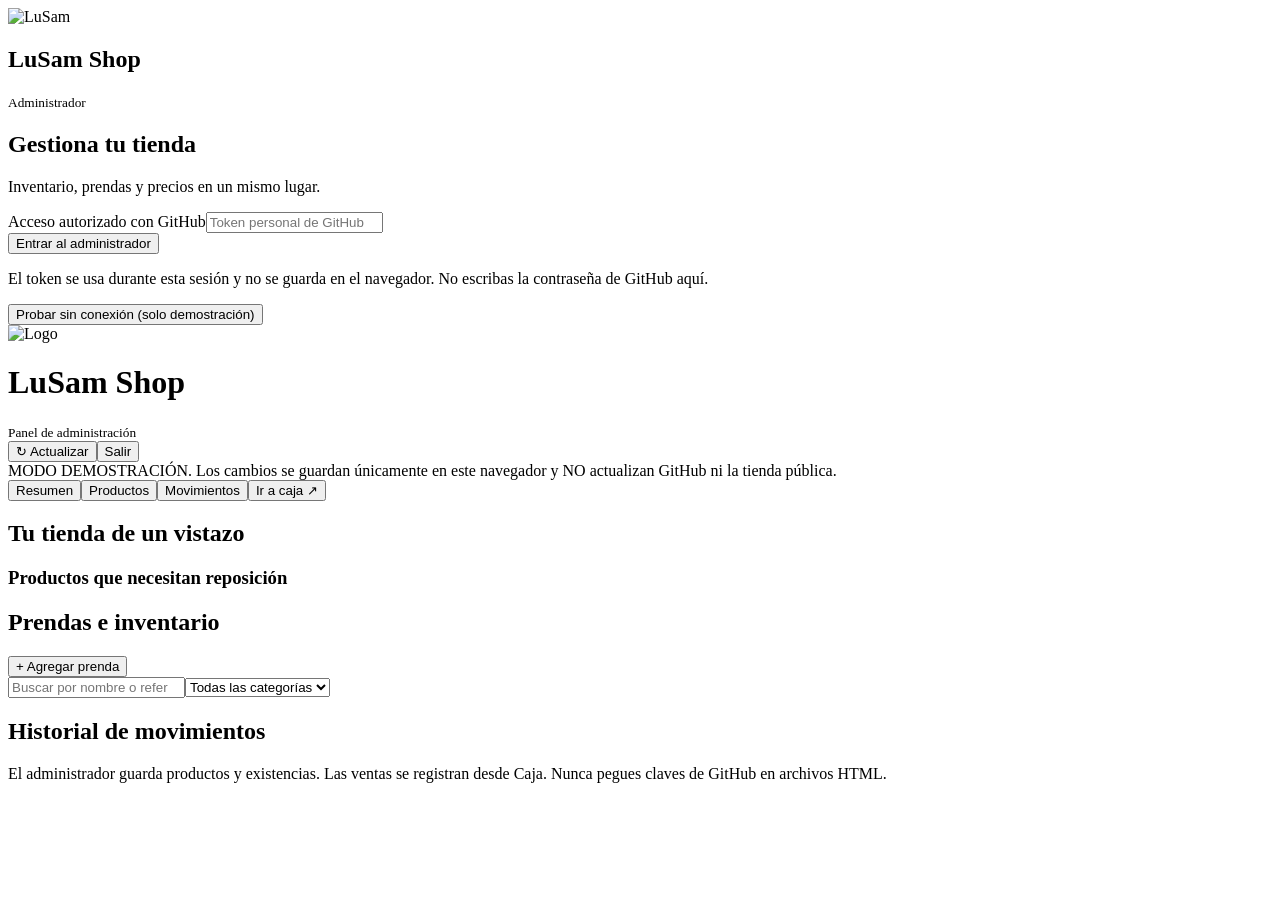
==== admin/index.html @ 7de8da89 "Instalar admin/index.html de LuSam Shop" ====
<!doctype html><html lang="es"><head><meta charset="utf-8"><meta name="viewport" content="width=device-width,initial-scale=1"><meta name="theme-color" content="#cd958b"><title>LuSam Shop · Administrador</title><link rel="stylesheet" href="../assets/sistema.css"></head><body>
<div id="login-view" class="login-wrap"><section class="panel login"><div class="brand"><img src="../assets/logo.png" alt="LuSam"><div><h1>LuSam Shop</h1><small>Administrador</small></div></div><h2>Gestiona tu tienda</h2><p>Inventario, prendas y precios en un mismo lugar.</p><form id="login-form"><div class="field"><label for="auth">Acceso autorizado con GitHub</label><input type="password" id="auth" placeholder="Token personal de GitHub" autocomplete="off" required></div><button class="primary full" type="submit">Entrar al administrador</button></form><p class="authhelp">El token se usa durante esta sesión y no se guarda en el navegador. No escribas la contraseña de GitHub aquí.</p><button id="demo-button" class="ghost full" type="button">Probar sin conexión (solo demostración)</button><div id="login-message" role="status"></div></section></div>
<main id="app-view" class="page hidden"><div class="topbar"><div class="brand"><img src="../assets/logo.png" alt="Logo"><div><h1>LuSam Shop</h1><small>Panel de administración</small></div></div><div class="top-actions"><button id="refresh" class="ghost small">↻ Actualizar</button><button id="logout" class="ghost small">Salir</button></div></div><div id="demo-alert" class="banner hidden">MODO DEMOSTRACIÓN. Los cambios se guardan únicamente en este navegador y NO actualizan GitHub ni la tienda pública.</div><div id="sync-message" role="status" class="hidden"></div><nav class="nav" aria-label="Secciones"><button class="selected" data-tab="resumen">Resumen</button><button data-tab="productos">Productos</button><button data-tab="movimientos">Movimientos</button><button id="goto-caja">Ir a caja ↗</button></nav><section id="resumen"><div class="toolbar"><h2>Tu tienda de un vistazo</h2><span class="pill" id="updated"></span></div><div class="grid" id="stats"></div><section class="panel" style="margin-top:16px"><h3>Productos que necesitan reposición</h3><div id="low-stock"></div></section></section><section id="productos" class="hidden"><div class="toolbar"><h2>Prendas e inventario</h2><div class="btnrow"><button id="new-product" class="pink">+ Agregar prenda</button></div></div><div class="toolbar"><input id="search" type="search" placeholder="Buscar por nombre o referencia"><select id="filter" style="max-width:190px"><option value="Todas">Todas las categorías</option></select></div><div id="product-list" class="product-grid"></div></section><section id="movimientos" class="hidden"><div class="toolbar"><h2>Historial de movimientos</h2></div><div class="panel"><div id="movement-list" class="tablewrap"></div></div></section><p class="help" style="margin-top:20px">El administrador guarda productos y existencias. Las ventas se registran desde Caja. Nunca pegues claves de GitHub en archivos HTML.</p></main>
<dialog id="editor" class="formpanel"><div class="dialog-head"><h2 id="editor-title">Editar prenda</h2><button type="button" id="close-editor" class="ghost" aria-label="Cerrar">✕</button></div><form id="product-form"><div class="dialog-body"><div class="two"><div class="field"><label>Referencia / código</label><input id="sku" placeholder="LUS-013" required maxlength="45"></div><div class="field"><label>Nombre de la prenda</label><input id="name" placeholder="Vestido Aurora" required maxlength="120"></div></div><div class="three"><div class="field"><label>Categoría</label><select id="category"><option>Vestidos</option><option>Blusas</option><option>Conjuntos</option><option>Pantalones</option><option>Faldas</option><option>Chaquetas</option><option>Accesorios</option><option>Calzado</option><option>Otros</option></select></div><div class="field"><label>Precio ($)</label><input id="price" type="number" min="0" step="100" required></div><div class="field"><label>Precio anterior ($)</label><input id="old" type="number" min="0" step="100"></div></div><div class="two"><div class="field"><label>Color / variante</label><input id="color-name" placeholder="Rosa claro"></div><div class="field"><label>Etiqueta</label><input id="tag" placeholder="Nuevo, oferta..."></div></div><div class="field"><label>Foto por URL pública (https://)</label><input type="url" id="photo" placeholder="https://..." autocomplete="off"></div><div class="two"><div class="field"><label>O subir fotografía desde tu celular</label><input type="file" id="file" accept="image/*"><span class="help">La foto se publicará en el repositorio web. En demo no se suben imágenes.</span></div><div><img id="photo-preview" class="preview hidden" alt="Vista previa de la foto"></div></div><div class="field"><label>Descripción</label><textarea id="description" placeholder="Detalles de esta prenda..."></textarea></div><div class="formgroup"><h4>Existencias por talla</h4><div id="stock-fields" class="three"></div><p class="help">Cada color con inventario independiente debe tener su propia referencia.</p></div><div class="btnrow"><label class="checkline"><input id="active" type="checkbox" checked> Visible en la tienda</label><label class="checkline"><input id="featured" type="checkbox"> Destacado</label></div><div id="editor-message" role="status"></div></div><div class="dialog-foot"><button type="button" id="cancel-editor" class="ghost">Cancelar</button><button id="save-product" type="submit" class="primary">Guardar producto</button></div></form></dialog>
<script type="module" src="./admin.js"></script></body></html>
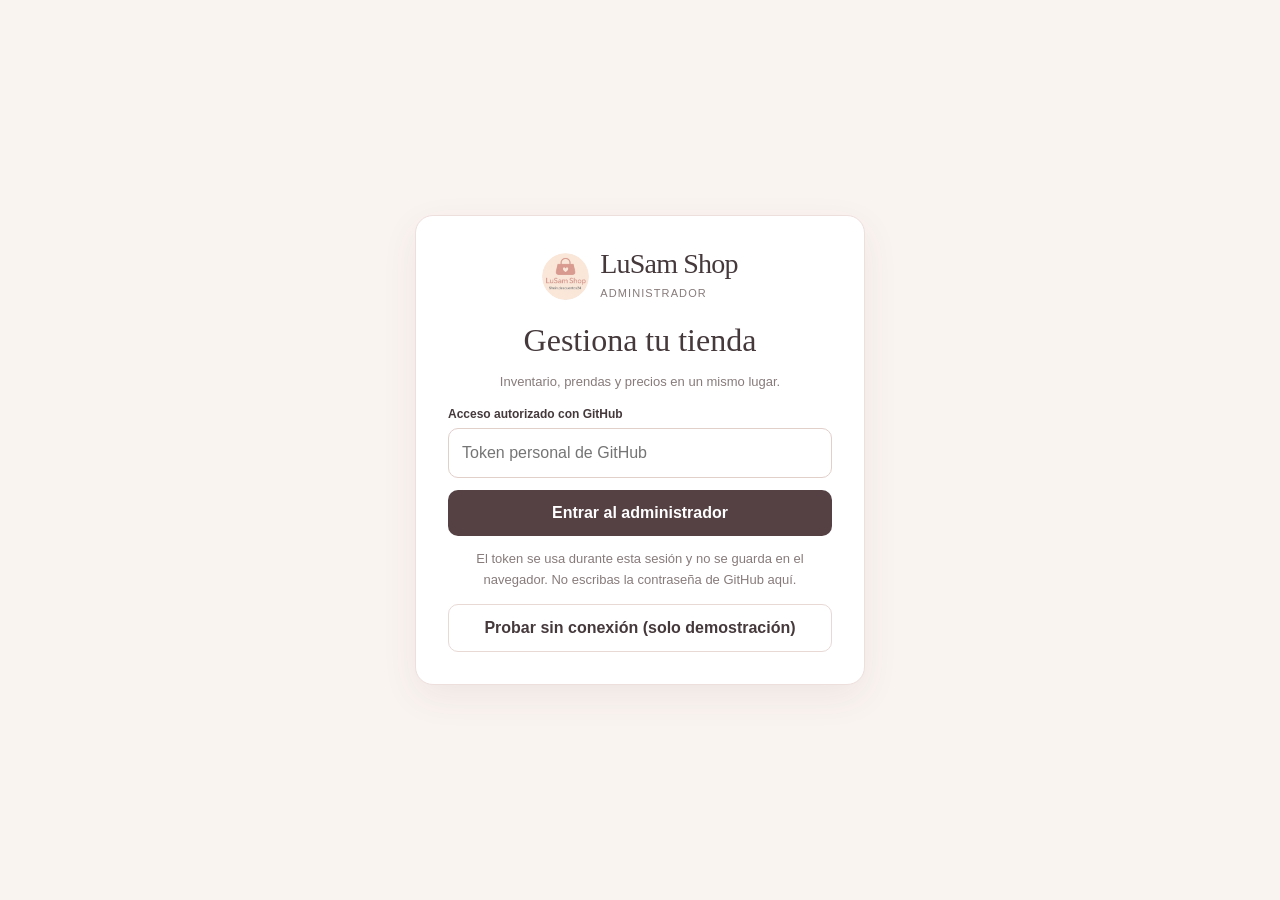
==== commit d7fad7ba: "Agregar pestaña de ganancias y diezmo, filtros y costo en administrador LuSam" ====
--- a/admin/index.html
+++ b/admin/index.html
@@ -1,5 +1,15 @@
 <!doctype html><html lang="es"><head><meta charset="utf-8"><meta name="viewport" content="width=device-width,initial-scale=1"><meta name="theme-color" content="#cd958b"><title>LuSam Shop · Administrador</title><link rel="stylesheet" href="../assets/sistema.css"></head><body>
 <div id="login-view" class="login-wrap"><section class="panel login"><div class="brand"><img src="../assets/logo.png" alt="LuSam"><div><h1>LuSam Shop</h1><small>Administrador</small></div></div><h2>Gestiona tu tienda</h2><p>Inventario, prendas y precios en un mismo lugar.</p><form id="login-form"><div class="field"><label for="auth">Acceso autorizado con GitHub</label><input type="password" id="auth" placeholder="Token personal de GitHub" autocomplete="off" required></div><button class="primary full" type="submit">Entrar al administrador</button></form><p class="authhelp">El token se usa durante esta sesión y no se guarda en el navegador. No escribas la contraseña de GitHub aquí.</p><button id="demo-button" class="ghost full" type="button">Probar sin conexión (solo demostración)</button><div id="login-message" role="status"></div></section></div>
-<main id="app-view" class="page hidden"><div class="topbar"><div class="brand"><img src="../assets/logo.png" alt="Logo"><div><h1>LuSam Shop</h1><small>Panel de administración</small></div></div><div class="top-actions"><button id="refresh" class="ghost small">↻ Actualizar</button><button id="logout" class="ghost small">Salir</button></div></div><div id="demo-alert" class="banner hidden">MODO DEMOSTRACIÓN. Los cambios se guardan únicamente en este navegador y NO actualizan GitHub ni la tienda pública.</div><div id="sync-message" role="status" class="hidden"></div><nav class="nav" aria-label="Secciones"><button class="selected" data-tab="resumen">Resumen</button><button data-tab="productos">Productos</button><button data-tab="movimientos">Movimientos</button><button id="goto-caja">Ir a caja ↗</button></nav><section id="resumen"><div class="toolbar"><h2>Tu tienda de un vistazo</h2><span class="pill" id="updated"></span></div><div class="grid" id="stats"></div><section class="panel" style="margin-top:16px"><h3>Productos que necesitan reposición</h3><div id="low-stock"></div></section></section><section id="productos" class="hidden"><div class="toolbar"><h2>Prendas e inventario</h2><div class="btnrow"><button id="new-product" class="pink">+ Agregar prenda</button></div></div><div class="toolbar"><input id="search" type="search" placeholder="Buscar por nombre o referencia"><select id="filter" style="max-width:190px"><option value="Todas">Todas las categorías</option></select></div><div id="product-list" class="product-grid"></div></section><section id="movimientos" class="hidden"><div class="toolbar"><h2>Historial de movimientos</h2></div><div class="panel"><div id="movement-list" class="tablewrap"></div></div></section><p class="help" style="margin-top:20px">El administrador guarda productos y existencias. Las ventas se registran desde Caja. Nunca pegues claves de GitHub en archivos HTML.</p></main>
-<dialog id="editor" class="formpanel"><div class="dialog-head"><h2 id="editor-title">Editar prenda</h2><button type="button" id="close-editor" class="ghost" aria-label="Cerrar">✕</button></div><form id="product-form"><div class="dialog-body"><div class="two"><div class="field"><label>Referencia / código</label><input id="sku" placeholder="LUS-013" required maxlength="45"></div><div class="field"><label>Nombre de la prenda</label><input id="name" placeholder="Vestido Aurora" required maxlength="120"></div></div><div class="three"><div class="field"><label>Categoría</label><select id="category"><option>Vestidos</option><option>Blusas</option><option>Conjuntos</option><option>Pantalones</option><option>Faldas</option><option>Chaquetas</option><option>Accesorios</option><option>Calzado</option><option>Otros</option></select></div><div class="field"><label>Precio ($)</label><input id="price" type="number" min="0" step="100" required></div><div class="field"><label>Precio anterior ($)</label><input id="old" type="number" min="0" step="100"></div></div><div class="two"><div class="field"><label>Color / variante</label><input id="color-name" placeholder="Rosa claro"></div><div class="field"><label>Etiqueta</label><input id="tag" placeholder="Nuevo, oferta..."></div></div><div class="field"><label>Foto por URL pública (https://)</label><input type="url" id="photo" placeholder="https://..." autocomplete="off"></div><div class="two"><div class="field"><label>O subir fotografía desde tu celular</label><input type="file" id="file" accept="image/*"><span class="help">La foto se publicará en el repositorio web. En demo no se suben imágenes.</span></div><div><img id="photo-preview" class="preview hidden" alt="Vista previa de la foto"></div></div><div class="field"><label>Descripción</label><textarea id="description" placeholder="Detalles de esta prenda..."></textarea></div><div class="formgroup"><h4>Existencias por talla</h4><div id="stock-fields" class="three"></div><p class="help">Cada color con inventario independiente debe tener su propia referencia.</p></div><div class="btnrow"><label class="checkline"><input id="active" type="checkbox" checked> Visible en la tienda</label><label class="checkline"><input id="featured" type="checkbox"> Destacado</label></div><div id="editor-message" role="status"></div></div><div class="dialog-foot"><button type="button" id="cancel-editor" class="ghost">Cancelar</button><button id="save-product" type="submit" class="primary">Guardar producto</button></div></form></dialog>
+<main id="app-view" class="page hidden"><div class="topbar"><div class="brand"><img src="../assets/logo.png" alt="Logo"><div><h1>LuSam Shop</h1><small>Panel de administración</small></div></div><div class="top-actions"><button id="refresh" class="ghost small">↻ Actualizar</button><button id="logout" class="ghost small">Salir</button></div></div><div id="demo-alert" class="banner hidden">MODO DEMOSTRACIÓN. Los cambios se guardan únicamente en este navegador y NO actualizan GitHub ni la tienda pública.</div><div id="sync-message" role="status" class="hidden"></div><nav class="nav" aria-label="Secciones"><button class="selected" data-tab="resumen">Resumen</button><button data-tab="productos">Productos</button><button data-tab="movimientos">Movimientos</button><button data-tab="finanzas">Ganancias y diezmo</button><button id="goto-caja">Ir a caja ↗</button></nav><section id="resumen"><div class="toolbar"><h2>Tu tienda de un vistazo</h2><span class="pill" id="updated"></span></div><div class="grid" id="stats"></div><section class="panel" style="margin-top:16px"><h3>Productos que necesitan reposición</h3><div id="low-stock"></div></section></section><section id="productos" class="hidden"><div class="toolbar"><h2>Prendas e inventario</h2><div class="btnrow"><button id="new-product" class="pink">+ Agregar prenda</button></div></div><div class="toolbar"><input id="search" type="search" placeholder="Buscar por nombre o referencia"><select id="filter" style="max-width:190px"><option value="Todas">Todas las categorías</option></select></div><div id="product-list" class="product-grid"></div></section><section id="movimientos" class="hidden"><div class="toolbar"><h2>Historial de movimientos</h2></div><div class="panel"><div id="movement-list" class="tablewrap"></div></div></section><section id="finanzas" class="hidden"><div class="toolbar"><div><h2>Ganancias y diezmo</h2><p class="help">Control privado de ventas, costos y el 10 % de la ganancia positiva por prenda.</p></div><button id="finance-csv" class="ghost" type="button">Exportar reporte CSV</button></div>
+<div class="panel finance-filters"><div class="finance-controls">
+ <div class="field"><label for="finance-mode">Consultar por</label><select id="finance-mode"><option value="mes">Mes completo</option><option value="quincena">Quincena</option><option value="personalizado">Fechas personalizadas</option><option value="todos">Todo el historial</option></select></div>
+ <div class="field" id="finance-month-wrap"><label for="finance-month">Mes</label><input id="finance-month" type="month"></div>
+ <div class="field hidden" id="finance-half-wrap"><label for="finance-half">Quincena</label><select id="finance-half"><option value="1">Del 1 al 15</option><option value="2">Del 16 al final del mes</option></select></div>
+ <div class="field hidden" id="finance-start-wrap"><label for="finance-start">Desde</label><input id="finance-start" type="date"></div>
+ <div class="field hidden" id="finance-end-wrap"><label for="finance-end">Hasta</label><input id="finance-end" type="date"></div>
+ </div><p id="finance-period-label" class="help"></p></div>
+ <div class="finance-grid" id="finance-stats"></div>
+ <section class="panel" style="margin-top:16px"><div class="toolbar"><h3>Detalle por prenda vendida</h3><span class="pill" id="finance-sales-count"></span></div><div id="finance-warning" class="banner hidden"></div><div id="finance-detail" class="tablewrap"></div><p class="help">La ganancia es el ingreso por prendas después del descuento menos su costo de compra. El domicilio no se considera ganancia. No incluye otros gastos del negocio. Las ventas anuladas no suman.</p></section></section>
+<p class="help" style="margin-top:20px">El administrador guarda productos y existencias. Las ventas se registran desde Caja. Nunca pegues claves de GitHub en archivos HTML.</p></main>
+<dialog id="editor" class="formpanel"><div class="dialog-head"><h2 id="editor-title">Editar prenda</h2><button type="button" id="close-editor" class="ghost" aria-label="Cerrar">✕</button></div><form id="product-form"><div class="dialog-body"><div class="two"><div class="field"><label>Referencia / código</label><input id="sku" placeholder="LUS-013" required maxlength="45"></div><div class="field"><label>Nombre de la prenda</label><input id="name" placeholder="Vestido Aurora" required maxlength="120"></div></div><div class="three"><div class="field"><label>Categoría</label><select id="category"><option>Vestidos</option><option>Blusas</option><option>Conjuntos</option><option>Pantalones</option><option>Faldas</option><option>Chaquetas</option><option>Accesorios</option><option>Calzado</option><option>Otros</option></select></div><div class="field"><label>Precio ($)</label><input id="price" type="number" min="0" step="100" required></div><div class="field"><label>Precio anterior ($)</label><input id="old" type="number" min="0" step="100"></div></div><div class="field"><label for="cost">Precio de costo por unidad ($) · Privado</label><input id="cost" type="number" min="0" step="1" placeholder="¿Cuánto costó comprar esta prenda?"><p class="help" id="cost-preview">Indica el costo para calcular la ganancia y el diezmo de cada venta.</p></div><div class="two"><div class="field"><label>Color / variante</label><input id="color-name" placeholder="Rosa claro"></div><div class="field"><label>Etiqueta</label><input id="tag" placeholder="Nuevo, oferta..."></div></div><div class="field"><label>Foto por URL pública (https://)</label><input type="url" id="photo" placeholder="https://..." autocomplete="off"></div><div class="two"><div class="field"><label>O subir fotografía desde tu celular</label><input type="file" id="file" accept="image/*"><span class="help">La foto se publicará en el repositorio web. En demo no se suben imágenes.</span></div><div><img id="photo-preview" class="preview hidden" alt="Vista previa de la foto"></div></div><div class="field"><label>Descripción</label><textarea id="description" placeholder="Detalles de esta prenda..."></textarea></div><div class="formgroup"><h4>Existencias por talla</h4><div id="stock-fields" class="three"></div><p class="help">Cada color con inventario independiente debe tener su propia referencia.</p></div><div class="btnrow"><label class="checkline"><input id="active" type="checkbox" checked> Visible en la tienda</label><label class="checkline"><input id="featured" type="checkbox"> Destacado</label></div><div id="editor-message" role="status"></div></div><div class="dialog-foot"><button type="button" id="cancel-editor" class="ghost">Cancelar</button><button id="save-product" type="submit" class="primary">Guardar producto</button></div></form></dialog>
 <script type="module" src="./admin.js"></script></body></html>
--- a/assets/sistema.css
+++ b/assets/sistema.css
@@ -0,0 +1,2 @@
+:root{--rose:#bd8585;--rose2:#f4ded8;--cream:#fffaf7;--paper:#fff;--line:#e8d9d5;--ink:#45393c;--muted:#887b7b;--dark:#554044;--good:#317b62;--bad:#ad545d;--shadow:0 12px 36px rgba(80,48,54,.075)}
+*{box-sizing:border-box}body{background:#faf4f1;color:var(--ink);font-family:Inter,'Segoe UI',Arial,sans-serif;margin:0;line-height:1.5}button,input,select,textarea{font:inherit}button{cursor:pointer}button:disabled{opacity:.52;cursor:not-allowed}input,select,textarea{border:1px solid #e1cfca;border-radius:10px;padding:12px 13px;width:100%;background:white;color:var(--ink);min-width:0;outline-color:var(--rose)}textarea{min-height:76px;resize:vertical}label{font-size:12px;font-weight:750;display:block;margin:0 0 5px}button{border:0;border-radius:10px;padding:11px 15px;font-weight:750;background:#f1e2df;color:var(--ink)}button:hover{filter:brightness(.97)}button:focus-visible,input:focus-visible{outline:2px solid var(--rose)}.primary{background:var(--dark);color:#fff}.pink{background:#b47c82;color:white}.ghost{background:transparent;border:1px solid var(--line)}.danger{background:#fce9e9;color:var(--bad)}.small{padding:8px 10px;font-size:12px}.icon{font-size:20px}.page{max-width:1240px;margin:auto;padding:24px}.topbar{display:flex;gap:12px;justify-content:space-between;align-items:center;margin-bottom:18px}.brand{display:flex;align-items:center;gap:11px}.brand img{width:47px;height:47px;border-radius:50%;object-fit:cover}.brand h1{font:500 28px Georgia,serif;letter-spacing:-.8px;margin:0}.brand small{color:var(--muted);font-size:11px;letter-spacing:1.1px;text-transform:uppercase}.top-actions{display:flex;gap:8px;flex-wrap:wrap}.nav{display:flex;gap:7px;overflow:auto;scrollbar-width:none;padding:5px 0 18px}.nav button{white-space:nowrap;border-radius:30px;background:var(--paper);border:1px solid var(--line)}.nav button.selected{background:var(--dark);color:white;border-color:var(--dark)}.panel{background:var(--paper);border:1px solid #eddfdc;border-radius:18px;padding:20px;box-shadow:var(--shadow)}.grid{display:grid;grid-template-columns:repeat(4,minmax(0,1fr));gap:13px}.two{display:grid;grid-template-columns:repeat(2,minmax(0,1fr));gap:14px}.three{display:grid;grid-template-columns:repeat(3,minmax(0,1fr));gap:12px}.stat{background:#fff;border:1px solid var(--line);border-radius:15px;padding:20px}.stat strong{font-size:27px;display:block;margin-top:6px;line-height:1.2}.stat small,.muted{color:var(--muted)}.stat small{font-size:11px;text-transform:uppercase;letter-spacing:.8px}.toolbar{display:flex;justify-content:space-between;gap:10px;align-items:center;flex-wrap:wrap;margin-bottom:16px}.toolbar input{max-width:340px}.toolbar h2{margin:0;font:500 30px Georgia,serif}.btnrow{display:flex;gap:8px;align-items:center;flex-wrap:wrap}.pill{font-size:11px;background:#f4ece8;border-radius:999px;padding:5px 9px;font-weight:750;display:inline-block}.pill.good{background:#e1f1e9;color:#276f56}.pill.bad{background:#fae3e4;color:#a34e5d}.banner{padding:12px 15px;background:#fff1dd;border:1px solid #edd8b2;color:#715b3c;border-radius:12px;font-size:12px;margin-bottom:14px}.notice{padding:12px 14px;border-radius:12px;background:#edf6ef;color:#346b53;margin:12px 0;font-size:13px}.notice.error{background:#fff0f0;color:#a14b55}.login-wrap{min-height:100vh;display:grid;place-items:center;padding:22px}.login{width:min(450px,100%);padding:32px}.login .brand{justify-content:center;margin-bottom:18px}.login h2{text-align:center;font:500 32px Georgia,serif;margin:10px 0}.login p{text-align:center;color:var(--muted);font-size:13px}.field{margin-bottom:12px}.full{width:100%}.product-grid{display:grid;grid-template-columns:repeat(3,minmax(0,1fr));gap:14px}.product{background:#fff;border:1px solid var(--line);border-radius:16px;display:flex;gap:13px;padding:12px;min-width:0}.product img{width:100px;height:129px;object-fit:cover;background:#f3e3df;border-radius:12px;flex-shrink:0}.product .info{min-width:0;flex:1}.product h3{font-size:14px;margin:3px 0;line-height:1.3}.product p{font-size:12px;color:var(--muted);margin:3px 0}.product b{font-size:15px}.sizes{font-size:12px;display:flex;flex-wrap:wrap;gap:5px;margin:8px 0}.sizes span{background:#f5ece8;padding:3px 7px;border-radius:6px}.tablewrap{overflow:auto}.table{width:100%;border-collapse:collapse;text-align:left;font-size:12px}.table th,.table td{border-bottom:1px solid var(--line);padding:12px 9px;white-space:nowrap}.table th{font-size:11px;color:var(--muted)}.empty{text-align:center;padding:35px 15px;color:var(--muted)}.authhelp{font-size:11px;color:var(--muted);line-height:1.6}.authhelp code{font-size:10px}.formpanel{max-width:800px;width:calc(100% - 20px);border:0;border-radius:20px;padding:0;box-shadow:0 20px 70px #23151a55;max-height:95dvh}.formpanel::backdrop{background:#291e26a3}.dialog-head{position:sticky;top:0;background:#fff;display:flex;justify-content:space-between;align-items:center;padding:18px 22px;border-bottom:1px solid var(--line);z-index:2}.dialog-body{padding:20px 22px;max-height:calc(95dvh - 140px);overflow:auto}.dialog-foot{position:sticky;bottom:0;background:#fff;padding:14px 22px;border-top:1px solid var(--line);display:flex;gap:8px;justify-content:flex-end}.dialog-head h2{margin:0;font:500 25px Georgia,serif}.formgroup{margin-bottom:15px}.formgroup h4{margin:8px 0;font-size:13px}.formgroup .two,.formgroup .three{margin-bottom:10px}.checkline{display:flex;gap:9px;align-items:center}.checkline input{width:auto}.preview{max-height:120px;max-width:110px;object-fit:cover;border-radius:10px}.sale-layout{display:grid;grid-template-columns:1.35fr 1fr;gap:17px;align-items:start}.sale-list{max-height:415px;overflow:auto}.sale-choice{border:1px solid var(--line);display:flex;gap:12px;padding:10px;margin-bottom:8px;border-radius:13px;align-items:center}.sale-choice img{width:53px;height:69px;object-fit:cover;border-radius:8px;background:#f6ebe8}.sale-choice .details{min-width:0;flex:1}.sale-choice strong{font-size:13px;display:block}.sale-choice small{color:var(--muted)}.cart-line{display:flex;gap:7px;align-items:center;justify-content:space-between;padding:10px 0;border-bottom:1px solid var(--line);font-size:12px}.cart-line .line-text{flex:1}.cart-line strong{display:block;font-size:13px}.total{font-size:24px;font-weight:850;display:flex;justify-content:space-between;margin:14px 0}.receipt{max-width:390px;width:100%;border:1px solid var(--line);border-radius:10px;display:block;margin:15px auto}.help{font-size:12px;color:var(--muted)}.hidden{display:none!important}a{color:var(--rose)}@media(max-width:1100px){.product-grid{grid-template-columns:repeat(2,minmax(0,1fr))}.grid{grid-template-columns:repeat(2,1fr)}}@media(max-width:760px){.page{padding:13px}.topbar{align-items:flex-start}.brand h1{font-size:23px}.brand img{width:39px;height:39px}.top-actions button{font-size:11px;padding:8px}.nav{padding-bottom:13px}.panel{padding:15px;border-radius:15px}.product-grid{grid-template-columns:1fr}.product img{width:86px;height:112px}.toolbar h2{font-size:25px}.toolbar input{max-width:100%}.toolbar{align-items:stretch}.toolbar>*{width:100%}.toolbar .btnrow{width:auto}.sale-layout{grid-template-columns:1fr}.two{grid-template-columns:1fr}.three{grid-template-columns:repeat(2,1fr)}.stat{padding:14px}.stat strong{font-size:23px}.login{padding:22px}.dialog-body{padding:15px}.dialog-head,.dialog-foot{padding:12px 14px}.formpanel{max-height:97dvh;width:100%;height:97dvh;max-width:100%;border-radius:16px 16px 0 0;margin:auto 0 0 0}.dialog-body{max-height:calc(97dvh - 125px)}.sale-list{max-height:360px}}@media(max-width:390px){.grid,.three{grid-template-columns:1fr 1fr}.product img{width:76px;height:105px}.brand small{letter-spacing:0}.topbar{gap:6px}}
